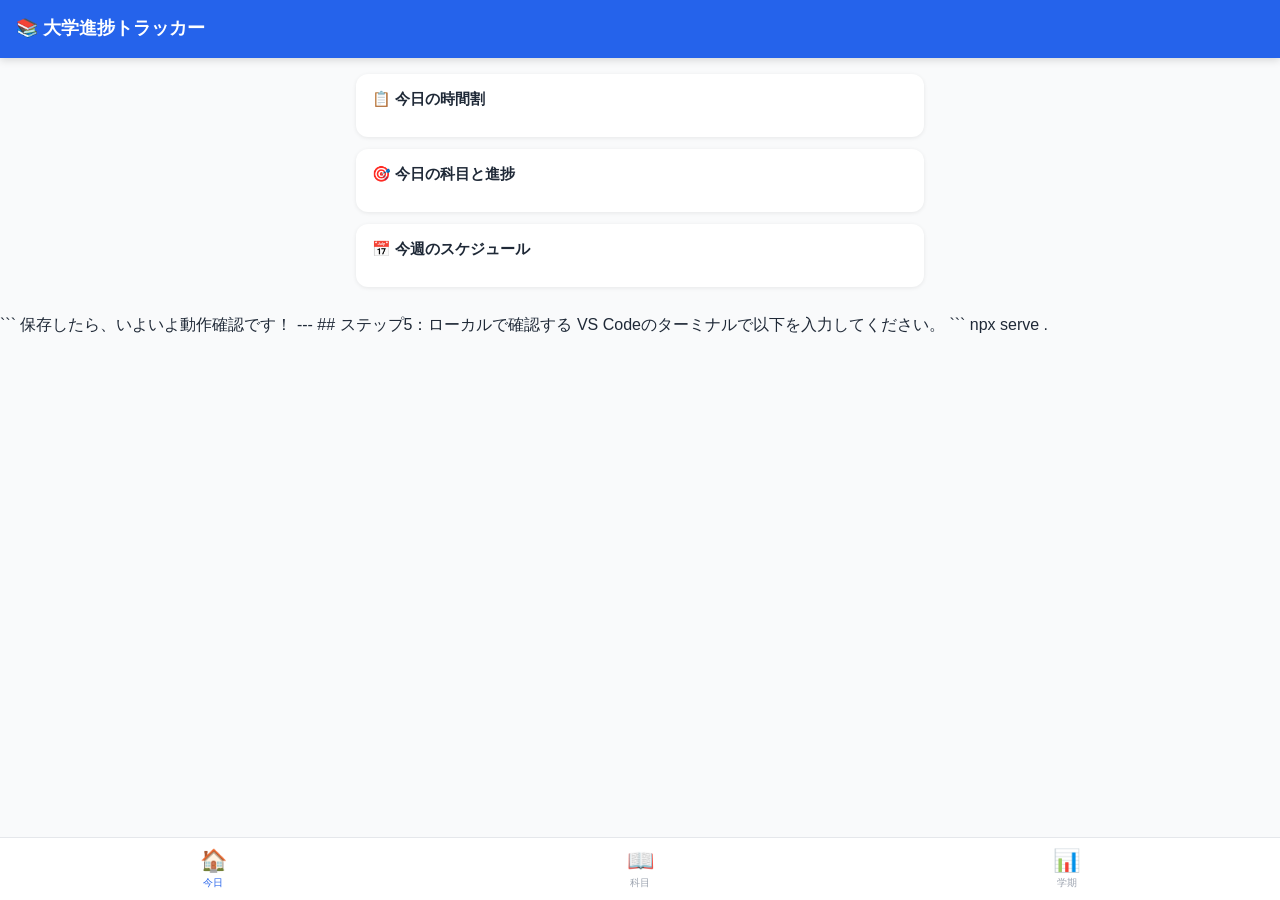
==== index.html @ 4e088a11 "first commit" ====
<!DOCTYPE html>
<html lang="ja">
<head>
  <meta charset="UTF-8">
  <meta name="viewport" content="width=device-width, initial-scale=1.0">
  <meta name="apple-mobile-web-app-capable" content="yes">
  <meta name="apple-mobile-web-app-status-bar-style" content="default">
  <meta name="apple-mobile-web-app-title" content="進捗トラッカー">
  <title>大学進捗トラッカー</title>
  <link rel="manifest" href="./manifest.json">
  <link rel="stylesheet" href="./style.css">
</head>
<body>

  <!-- ヘッダー -->
  <header class="header">
    <h1>📚 大学進捗トラッカー</h1>
    <div class="date" id="header-date"></div>
  </header>

  <!-- メインコンテンツ -->
  <main class="main">

    <!-- 今日ページ -->
    <div class="page active" id="page-today">
      <div id="today-alerts"></div>

      <div class="card">
        <div class="card-title">📋 今日の時間割</div>
        <div id="today-timetable"></div>
      </div>

      <div class="card">
        <div class="card-title">🎯 今日の科目と進捗</div>
        <div id="today-subjects"></div>
      </div>

      <div class="card">
        <div class="card-title">📅 今週のスケジュール</div>
        <div class="week-grid" id="week-grid"></div>
      </div>
    </div>

    <!-- 科目ページ -->
    <div class="page" id="page-subjects">
      <div class="card">
        <div class="card-title">📖 科目一覧・コマ記録</div>
        <div style="font-size:12px;color:#6b7280;margin-bottom:8px;">
          ボタンをタップしてコマの完了を記録できます。<br>
          🟡枠＝今日の目標コマ数
        </div>
      </div>
      <div id="subjects-list"></div>
    </div>

    <!-- 学期ページ -->
    <div class="page" id="page-semester">
      <div id="semester-content"></div>
    </div>

  </main>

  <!-- ナビゲーション -->
  <nav class="nav">
    <button class="nav-btn active" data-page="today">
      <span class="icon">🏠</span>
      今日
    </button>
    <button class="nav-btn" data-page="subjects">
      <span class="icon">📖</span>
      科目
    </button>
    <button class="nav-btn" data-page="semester">
      <span class="icon">📊</span>
      学期
    </button>
  </nav>

  <script src="./data/schedule.js"></script>
  <script src="./app.js"></script>
</body>
</html>
```

保存したら、いよいよ動作確認です！

---

## ステップ5：ローカルで確認する

VS Codeのターミナルで以下を入力してください。
```
npx serve .
---- style.css ----
* {
  margin: 0;
  padding: 0;
  box-sizing: border-box;
}

:root {
  --primary: #2563eb;
  --primary-light: #dbeafe;
  --success: #10b981;
  --success-light: #d1fae5;
  --warning: #f59e0b;
  --warning-light: #fef3c7;
  --purple: #8b5cf6;
  --purple-light: #ede9fe;
  --danger: #ef4444;
  --gray-50: #f9fafb;
  --gray-100: #f3f4f6;
  --gray-200: #e5e7eb;
  --gray-400: #9ca3af;
  --gray-600: #4b5563;
  --gray-800: #1f2937;
  --white: #ffffff;
}

body {
  font-family: -apple-system, BlinkMacSystemFont, 'Segoe UI', sans-serif;
  background: var(--gray-50);
  color: var(--gray-800);
  min-height: 100vh;
  padding-bottom: 80px;
}

/* ヘッダー */
.header {
  background: var(--primary);
  color: white;
  padding: 16px;
  position: sticky;
  top: 0;
  z-index: 100;
  box-shadow: 0 2px 8px rgba(0,0,0,0.15);
}

.header h1 {
  font-size: 18px;
  font-weight: 700;
}

.header .date {
  font-size: 13px;
  opacity: 0.85;
  margin-top: 2px;
}

/* ナビゲーション */
.nav {
  position: fixed;
  bottom: 0;
  left: 0;
  right: 0;
  background: white;
  border-top: 1px solid var(--gray-200);
  display: flex;
  z-index: 100;
}

.nav-btn {
  flex: 1;
  padding: 10px 4px;
  border: none;
  background: none;
  cursor: pointer;
  display: flex;
  flex-direction: column;
  align-items: center;
  gap: 2px;
  font-size: 10px;
  color: var(--gray-400);
  transition: color 0.2s;
}

.nav-btn.active {
  color: var(--primary);
}

.nav-btn .icon {
  font-size: 22px;
}

/* メインコンテンツ */
.main {
  padding: 16px;
  max-width: 600px;
  margin: 0 auto;
}

.page {
  display: none;
}

.page.active {
  display: block;
}

/* カード */
.card {
  background: white;
  border-radius: 12px;
  padding: 16px;
  margin-bottom: 12px;
  box-shadow: 0 1px 4px rgba(0,0,0,0.08);
}

.card-title {
  font-size: 15px;
  font-weight: 700;
  margin-bottom: 12px;
  display: flex;
  align-items: center;
  gap: 6px;
}

/* 今日のスケジュール */
.today-subject {
  border-left: 4px solid var(--primary);
  padding: 10px 12px;
  margin-bottom: 8px;
  background: var(--gray-50);
  border-radius: 0 8px 8px 0;
}

.today-subject .subject-name {
  font-weight: 600;
  font-size: 14px;
}

.today-subject .subject-meta {
  font-size: 12px;
  color: var(--gray-600);
  margin-top: 3px;
}

.today-subject .progress-bar-wrap {
  margin-top: 8px;
  background: var(--gray-200);
  border-radius: 99px;
  height: 6px;
  overflow: hidden;
}

.today-subject .progress-bar {
  height: 100%;
  border-radius: 99px;
  background: var(--primary);
  transition: width 0.3s;
}

/* 目標コマ数バッジ */
.target-badge {
  display: inline-block;
  font-size: 11px;
  padding: 2px 8px;
  border-radius: 99px;
  font-weight: 600;
  margin-top: 4px;
}

.target-ok {
  background: var(--success-light);
  color: var(--success);
}

.target-warn {
  background: var(--warning-light);
  color: #b45309;
}

.target-danger {
  background: #fee2e2;
  color: var(--danger);
}

/* 科目カード */
.subject-card {
  border-radius: 10px;
  padding: 14px;
  margin-bottom: 10px;
  border: 1.5px solid var(--gray-200);
}

.subject-card .s-header {
  display: flex;
  justify-content: space-between;
  align-items: flex-start;
  margin-bottom: 8px;
}

.subject-card .s-name {
  font-weight: 700;
  font-size: 14px;
  flex: 1;
}

.subject-card .s-badge {
  font-size: 11px;
  padding: 2px 8px;
  border-radius: 99px;
  font-weight: 600;
  white-space: nowrap;
  margin-left: 8px;
}

.subject-card .s-stats {
  font-size: 12px;
  color: var(--gray-600);
  margin-bottom: 8px;
}

.subject-card .progress-bar-wrap {
  background: var(--gray-200);
  border-radius: 99px;
  height: 8px;
  overflow: hidden;
  margin-bottom: 8px;
}

.subject-card .progress-bar {
  height: 100%;
  border-radius: 99px;
  transition: width 0.3s;
}

/* コマ記録ボタン */
.lesson-grid {
  display: grid;
  grid-template-columns: repeat(8, 1fr);
  gap: 4px;
  margin-top: 8px;
}

.lesson-btn {
  aspect-ratio: 1;
  border: none;
  border-radius: 6px;
  font-size: 11px;
  font-weight: 600;
  cursor: pointer;
  background: var(--gray-100);
  color: var(--gray-400);
  transition: all 0.15s;
}

.lesson-btn.done {
  background: var(--success);
  color: white;
}

.lesson-btn.today-target {
  border: 2px solid var(--warning);
}

/* 週間スケジュール */
.week-grid {
  display: grid;
  grid-template-columns: repeat(7, 1fr);
  gap: 4px;
  text-align: center;
}

.week-day {
  padding: 8px 4px;
  border-radius: 8px;
  font-size: 11px;
}

.week-day.today {
  background: var(--primary);
  color: white;
}

.week-day.rest {
  background: var(--gray-100);
  color: var(--gray-400);
}

.week-day-label {
  font-weight: 700;
  margin-bottom: 4px;
}

.week-day-subject {
  font-size: 10px;
  margin-top: 2px;
  padding: 2px;
  border-radius: 4px;
  background: rgba(0,0,0,0.06);
}

/* セクションタイトル */
.section-title {
  font-size: 13px;
  font-weight: 700;
  color: var(--gray-600);
  margin: 16px 0 8px;
  text-transform: uppercase;
  letter-spacing: 0.5px;
}

/* アラート */
.alert {
  padding: 10px 14px;
  border-radius: 8px;
  font-size: 13px;
  margin-bottom: 8px;
  display: flex;
  align-items: center;
  gap: 8px;
}

.alert-warn {
  background: var(--warning-light);
  color: #92400e;
}

.alert-danger {
  background: #fee2e2;
  color: #991b1b;
}
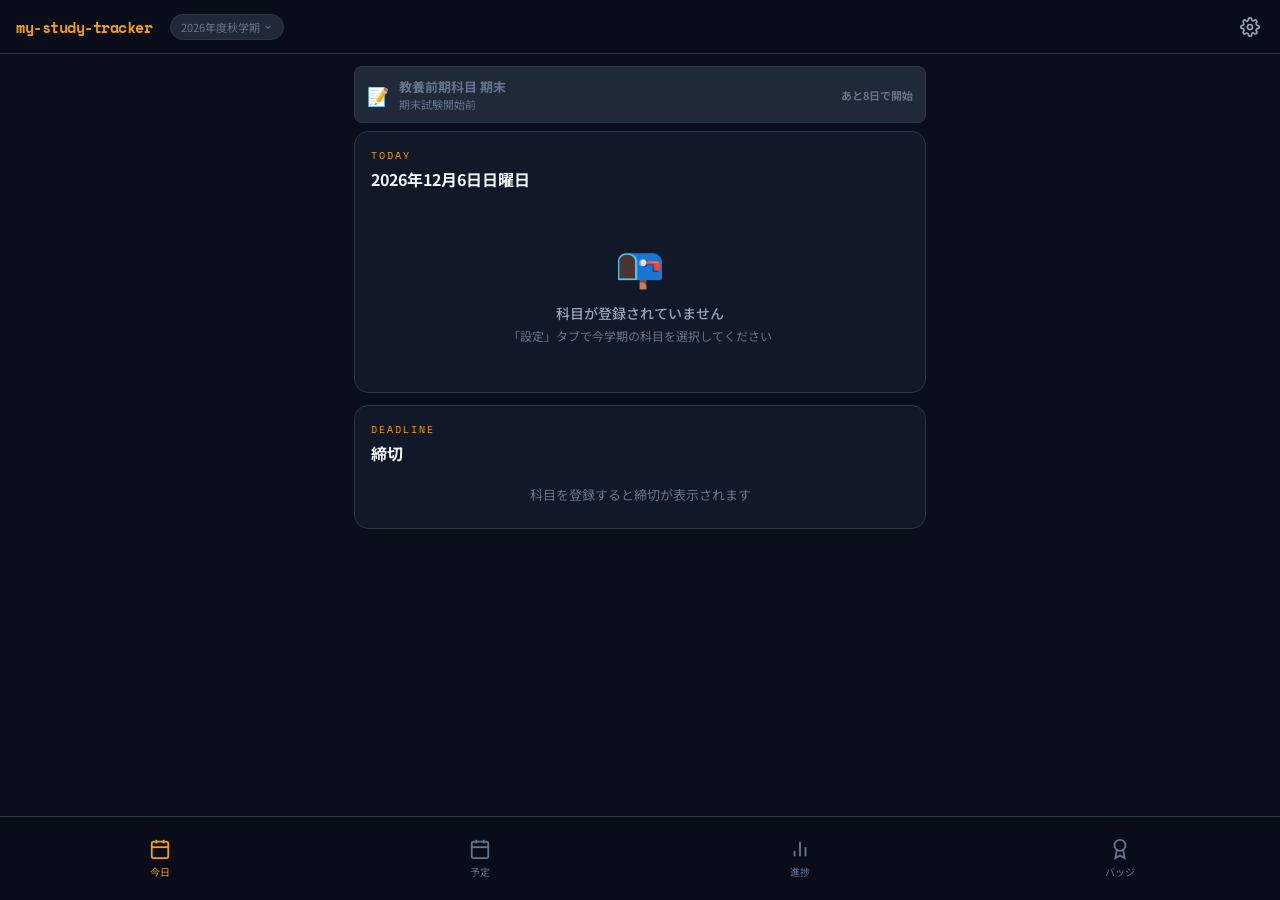
==== commit 69330da7: "Add files via upload" ====
--- a/index.html
+++ b/index.html
@@ -1,93 +1,174 @@
-<!DOCTYPE html>
-<html lang="ja">
-<head>
-  <meta charset="UTF-8">
-  <meta name="viewport" content="width=device-width, initial-scale=1.0">
-  <meta name="apple-mobile-web-app-capable" content="yes">
-  <meta name="apple-mobile-web-app-status-bar-style" content="default">
-  <meta name="apple-mobile-web-app-title" content="進捗トラッカー">
-  <title>大学進捗トラッカー</title>
-  <link rel="manifest" href="./manifest.json">
-  <link rel="stylesheet" href="./style.css">
-</head>
-<body>
-
-  <!-- ヘッダー -->
-  <header class="header">
-    <h1>📚 大学進捗トラッカー</h1>
-    <div class="date" id="header-date"></div>
-  </header>
-
-  <!-- メインコンテンツ -->
-  <main class="main">
-
-    <!-- 今日ページ -->
-    <div class="page active" id="page-today">
-      <div id="today-alerts"></div>
-
-      <div class="card">
-        <div class="card-title">📋 今日の時間割</div>
-        <div id="today-timetable"></div>
-      </div>
-
-      <div class="card">
-        <div class="card-title">🎯 今日の科目と進捗</div>
-        <div id="today-subjects"></div>
-      </div>
-
-      <div class="card">
-        <div class="card-title">📅 今週のスケジュール</div>
-        <div class="week-grid" id="week-grid"></div>
-      </div>
-    </div>
-
-    <!-- 科目ページ -->
-    <div class="page" id="page-subjects">
-      <div class="card">
-        <div class="card-title">📖 科目一覧・コマ記録</div>
-        <div style="font-size:12px;color:#6b7280;margin-bottom:8px;">
-          ボタンをタップしてコマの完了を記録できます。<br>
-          🟡枠＝今日の目標コマ数
-        </div>
-      </div>
-      <div id="subjects-list"></div>
-    </div>
-
-    <!-- 学期ページ -->
-    <div class="page" id="page-semester">
-      <div id="semester-content"></div>
-    </div>
-
-  </main>
-
-  <!-- ナビゲーション -->
-  <nav class="nav">
-    <button class="nav-btn active" data-page="today">
-      <span class="icon">🏠</span>
-      今日
-    </button>
-    <button class="nav-btn" data-page="subjects">
-      <span class="icon">📖</span>
-      科目
-    </button>
-    <button class="nav-btn" data-page="semester">
-      <span class="icon">📊</span>
-      学期
-    </button>
-  </nav>
-
-  <script src="./data/schedule.js"></script>
-  <script src="./app.js"></script>
-</body>
-</html>
-```
-
-保存したら、いよいよ動作確認です！
-
----
-
-## ステップ5：ローカルで確認する
-
-VS Codeのターミナルで以下を入力してください。
-```
-npx serve .+<!DOCTYPE html>
+<html lang="ja">
+<head>
+  <meta charset="UTF-8">
+  <meta name="viewport" content="width=device-width, initial-scale=1.0, viewport-fit=cover">
+  <meta name="theme-color" content="#0a0e1a">
+  <meta name="description" content="履修科目、受講進捗、締切をまとめて管理する学習トラッカー">
+  <meta name="apple-mobile-web-app-capable" content="yes">
+  <meta name="apple-mobile-web-app-status-bar-style" content="black-translucent">
+  <meta name="apple-mobile-web-app-title" content="my-study-tracker">
+  <title>my-study-tracker</title>
+  <link rel="manifest" href="./manifest.json">
+  <link rel="icon" href="./icon.svg" type="image/svg+xml">
+  <link rel="apple-touch-icon" sizes="180x180" href="./icon-180.png">
+  <link rel="preconnect" href="https://fonts.googleapis.com">
+  <link rel="preconnect" href="https://fonts.gstatic.com" crossorigin>
+  <link href="https://fonts.googleapis.com/css2?family=Noto+Sans+JP:wght@400;500;700&family=Space+Mono:wght@400;700&display=swap" rel="stylesheet">
+  <link rel="stylesheet" href="./style.css">
+</head>
+<body>
+
+  <header class="header">
+    <div class="header-inner">
+      <div class="header-left">
+        <span class="header-logo">my-study-tracker</span>
+        <button class="header-sem-trigger" id="header-sem-trigger" aria-label="学期切り替え">
+          <span id="header-semester">読み込み中...</span>
+          <svg viewBox="0 0 24 24" fill="none" stroke="currentColor" stroke-width="2.5" width="10" height="10" style="margin-left:3px;flex-shrink:0"><polyline points="6 9 12 15 18 9"/></svg>
+        </button>
+      </div>
+      <div class="header-right">
+        <button class="header-settings-btn" id="header-settings-btn" aria-label="設定">
+          <svg viewBox="0 0 24 24" fill="none" stroke="currentColor" stroke-width="2" width="20" height="20"><circle cx="12" cy="12" r="3"/><path d="M19.4 15a1.65 1.65 0 00.33 1.82l.06.06a2 2 0 010 2.83 2 2 0 01-2.83 0l-.06-.06a1.65 1.65 0 00-1.82-.33 1.65 1.65 0 00-1 1.51V21a2 2 0 01-4 0v-.09A1.65 1.65 0 009 19.4a1.65 1.65 0 00-1.82.33l-.06.06a2 2 0 01-2.83-2.83l.06-.06A1.65 1.65 0 004.68 15a1.65 1.65 0 00-1.51-1H3a2 2 0 010-4h.09A1.65 1.65 0 004.6 9a1.65 1.65 0 00-.33-1.82l-.06-.06a2 2 0 012.83-2.83l.06.06A1.65 1.65 0 009 4.68a1.65 1.65 0 001-1.51V3a2 2 0 014 0v.09a1.65 1.65 0 001 1.51 1.65 1.65 0 001.82-.33l.06-.06a2 2 0 012.83 2.83l-.06.06A1.65 1.65 0 0019.4 9a1.65 1.65 0 001.51 1H21a2 2 0 010 4h-.09a1.65 1.65 0 00-1.51 1z"/></svg>
+        </button>
+      </div>
+    </div>
+  </header>
+
+  <!-- 学期ドロワー -->
+  <div id="sem-overlay" style="display:none;position:fixed;inset:0;z-index:290" onclick="closeSemDrawer()"></div>
+  <div id="sem-drawer" style="display:none;position:fixed;z-index:300;background:var(--bg2);border:1px solid var(--border);border-radius:10px;padding:8px;min-width:190px;box-shadow:0 8px 32px rgba(0,0,0,0.5)">
+    <div id="sem-drawer-list"></div>
+  </div>
+
+  <main class="main">
+
+    <!-- ===== 今日タブ ===== -->
+    <div class="page active" id="page-today">
+      <div id="today-exam-alerts"></div>
+      <div id="today-alerts"></div>
+
+      <div class="card">
+        <div class="card-label">TODAY</div>
+        <div class="card-title" id="today-date"></div>
+        <div id="today-timetable"></div>
+      </div>
+
+      <div class="card">
+        <div class="card-label">DEADLINE</div>
+        <div class="card-title">締切</div>
+        <div id="today-upcoming"></div>
+      </div>
+    </div>
+
+    <!-- ===== 進捗タブ ===== -->
+    <div class="page" id="page-progress">
+      <div class="card">
+        <div class="card-label">SEMESTER</div>
+        <div class="card-title">学期別進捗</div>
+        <div id="semester-progress-selector" class="filter-row"></div>
+      </div>
+      <div id="progress-subject-list"></div>
+    </div>
+
+    <!-- ===== バッジタブ ===== -->
+    <div class="page" id="page-badges">
+      <div class="card">
+        <div class="card-label">BADGES</div>
+        <div class="card-title">オープンバッジ</div>
+        <div id="badge-summary"></div>
+      </div>
+      <div id="badge-list-container"></div>
+    </div>
+
+    <!-- ===== 予定タブ（月カレンダー） ===== -->
+    <div class="page" id="page-schedule">
+      <div class="card">
+        <div class="card-label">SCHEDULE</div>
+        <div style="display:flex;align-items:center;justify-content:space-between;margin-bottom:12px">
+          <div class="card-title" style="margin-bottom:0">スケジュール</div>
+          <div style="display:flex;align-items:center;gap:8px">
+            <button type="button" aria-label="前の月" onclick="scheduleMonthOffset--;renderSchedulePage()" style="background:var(--bg3);border:1px solid var(--border);color:var(--text2);padding:4px 12px;border-radius:6px;cursor:pointer;font-size:16px">‹</button>
+            <span id="schedule-month-label" style="font-size:14px;font-weight:700;min-width:80px;text-align:center"></span>
+            <button type="button" aria-label="次の月" onclick="scheduleMonthOffset++;renderSchedulePage()" style="background:var(--bg3);border:1px solid var(--border);color:var(--text2);padding:4px 12px;border-radius:6px;cursor:pointer;font-size:16px">›</button>
+          </div>
+        </div>
+        <div id="schedule-month"></div>
+      </div>
+    </div>
+
+    <!-- ===== 設定タブ ===== -->
+    <div class="page" id="page-settings">
+      <div class="semester-tabs" id="semester-tabs"></div>
+      <div class="card" id="graduation-checker">
+        <div class="card-label">GRADUATION</div>
+        <div class="card-title">卒業単位チェッカー</div>
+        <div id="graduation-content"></div>
+      </div>
+      <div class="card" id="subject-selection-area">
+        <div class="card-label">ENROLLMENT</div>
+        <div class="card-title">履修科目を選択</div>
+        <div id="subject-filters" class="filter-row"></div>
+        <div id="subject-list"></div>
+      </div>
+      <div class="card" id="open-date-card">
+        <div class="card-label">SCHEDULE</div>
+        <div class="card-title">科目開講日一覧</div>
+        <div id="open-date-list"></div>
+      </div>
+      <div class="card" id="enrolled-summary">
+        <div class="card-label">SELECTED</div>
+        <div class="card-title">選択中の科目</div>
+        <div id="enrolled-list"></div>
+        <div id="enrolled-stats" class="enrolled-stats"></div>
+      </div>
+      <div class="card" id="data-transfer-card">
+        <div class="card-label">DATA</div>
+        <div class="card-title">データの引き継ぎ</div>
+        <p class="data-transfer-description">履修科目・学習進捗・選択中の学期を、バックアップファイルで別端末や更新版へ移せます。</p>
+        <div class="data-transfer-actions">
+          <button type="button" class="data-transfer-btn primary" id="data-export-btn">バックアップを保存</button>
+          <button type="button" class="data-transfer-btn" id="data-import-btn">バックアップを復元</button>
+          <input type="file" id="data-import-input" accept="application/json,.json" hidden>
+        </div>
+        <div class="data-transfer-note">復元すると、現在この端末にある履修・進捗データがバックアップの内容に置き換わります。</div>
+        <div id="data-transfer-status" class="data-transfer-status" role="status" aria-live="polite"></div>
+      </div>
+    </div>
+
+  </main>
+
+  <nav class="nav">
+    <button class="nav-btn active" data-page="today">
+      <svg viewBox="0 0 24 24" fill="none" stroke="currentColor" stroke-width="2"><rect x="3" y="4" width="18" height="18" rx="2"/><line x1="16" y1="2" x2="16" y2="6"/><line x1="8" y1="2" x2="8" y2="6"/><line x1="3" y1="10" x2="21" y2="10"/></svg>
+      今日
+    </button>
+    <button class="nav-btn" data-page="schedule">
+      <svg viewBox="0 0 24 24" fill="none" stroke="currentColor" stroke-width="2"><rect x="3" y="4" width="18" height="18" rx="2"/><line x1="3" y1="10" x2="21" y2="10"/><line x1="8" y1="2" x2="8" y2="6"/><line x1="16" y1="2" x2="16" y2="6"/></svg>
+      予定
+    </button>
+    <button class="nav-btn" data-page="progress">
+      <svg viewBox="0 0 24 24" fill="none" stroke="currentColor" stroke-width="2"><line x1="18" y1="20" x2="18" y2="10"/><line x1="12" y1="20" x2="12" y2="4"/><line x1="6" y1="20" x2="6" y2="14"/></svg>
+      進捗
+    </button>
+    <button class="nav-btn" data-page="badges">
+      <svg viewBox="0 0 24 24" fill="none" stroke="currentColor" stroke-width="2"><circle cx="12" cy="8" r="6"/><path d="M15.477 12.89L17 22l-5-3-5 3 1.523-9.11"/></svg>
+      バッジ
+    </button>
+  </nav>
+
+  <script src="./data.js"></script>
+  <script src="./attendance.js"></script>
+  <script src="./render-today.js"></script>
+  <script src="./render-today-timetable.js"></script>
+  <script src="./render-today-cards.js"></script>
+  <script src="./render-settings.js"></script>
+  <script src="./render-schedule.js"></script>
+  <script src="./render-badges.js"></script>
+  <script src="./render-progress.js"></script>
+  <script src="./render-deadlines.js"></script>
+  <script src="./data-transfer.js"></script>
+  <script src="./app.js"></script>
+</body>
+</html>
--- a/style.css
+++ b/style.css
@@ -1,329 +1,705 @@
-* {
-  margin: 0;
-  padding: 0;
-  box-sizing: border-box;
-}
-
-:root {
-  --primary: #2563eb;
-  --primary-light: #dbeafe;
-  --success: #10b981;
-  --success-light: #d1fae5;
-  --warning: #f59e0b;
-  --warning-light: #fef3c7;
-  --purple: #8b5cf6;
-  --purple-light: #ede9fe;
-  --danger: #ef4444;
-  --gray-50: #f9fafb;
-  --gray-100: #f3f4f6;
-  --gray-200: #e5e7eb;
-  --gray-400: #9ca3af;
-  --gray-600: #4b5563;
-  --gray-800: #1f2937;
-  --white: #ffffff;
-}
-
-body {
-  font-family: -apple-system, BlinkMacSystemFont, 'Segoe UI', sans-serif;
-  background: var(--gray-50);
-  color: var(--gray-800);
-  min-height: 100vh;
-  padding-bottom: 80px;
-}
-
-/* ヘッダー */
-.header {
-  background: var(--primary);
-  color: white;
-  padding: 16px;
-  position: sticky;
-  top: 0;
-  z-index: 100;
-  box-shadow: 0 2px 8px rgba(0,0,0,0.15);
-}
-
-.header h1 {
-  font-size: 18px;
-  font-weight: 700;
-}
-
-.header .date {
-  font-size: 13px;
-  opacity: 0.85;
-  margin-top: 2px;
-}
-
-/* ナビゲーション */
-.nav {
-  position: fixed;
-  bottom: 0;
-  left: 0;
-  right: 0;
-  background: white;
-  border-top: 1px solid var(--gray-200);
-  display: flex;
-  z-index: 100;
-}
-
-.nav-btn {
-  flex: 1;
-  padding: 10px 4px;
-  border: none;
-  background: none;
-  cursor: pointer;
-  display: flex;
-  flex-direction: column;
-  align-items: center;
-  gap: 2px;
-  font-size: 10px;
-  color: var(--gray-400);
-  transition: color 0.2s;
-}
-
-.nav-btn.active {
-  color: var(--primary);
-}
-
-.nav-btn .icon {
-  font-size: 22px;
-}
-
-/* メインコンテンツ */
-.main {
-  padding: 16px;
-  max-width: 600px;
-  margin: 0 auto;
-}
-
-.page {
-  display: none;
-}
-
-.page.active {
-  display: block;
-}
-
-/* カード */
-.card {
-  background: white;
-  border-radius: 12px;
-  padding: 16px;
-  margin-bottom: 12px;
-  box-shadow: 0 1px 4px rgba(0,0,0,0.08);
-}
-
-.card-title {
-  font-size: 15px;
-  font-weight: 700;
-  margin-bottom: 12px;
-  display: flex;
-  align-items: center;
-  gap: 6px;
-}
-
-/* 今日のスケジュール */
-.today-subject {
-  border-left: 4px solid var(--primary);
-  padding: 10px 12px;
-  margin-bottom: 8px;
-  background: var(--gray-50);
-  border-radius: 0 8px 8px 0;
-}
-
-.today-subject .subject-name {
-  font-weight: 600;
-  font-size: 14px;
-}
-
-.today-subject .subject-meta {
-  font-size: 12px;
-  color: var(--gray-600);
-  margin-top: 3px;
-}
-
-.today-subject .progress-bar-wrap {
-  margin-top: 8px;
-  background: var(--gray-200);
-  border-radius: 99px;
-  height: 6px;
-  overflow: hidden;
-}
-
-.today-subject .progress-bar {
-  height: 100%;
-  border-radius: 99px;
-  background: var(--primary);
-  transition: width 0.3s;
-}
-
-/* 目標コマ数バッジ */
-.target-badge {
-  display: inline-block;
-  font-size: 11px;
-  padding: 2px 8px;
-  border-radius: 99px;
-  font-weight: 600;
-  margin-top: 4px;
-}
-
-.target-ok {
-  background: var(--success-light);
-  color: var(--success);
-}
-
-.target-warn {
-  background: var(--warning-light);
-  color: #b45309;
-}
-
-.target-danger {
-  background: #fee2e2;
-  color: var(--danger);
-}
-
-/* 科目カード */
-.subject-card {
-  border-radius: 10px;
-  padding: 14px;
-  margin-bottom: 10px;
-  border: 1.5px solid var(--gray-200);
-}
-
-.subject-card .s-header {
-  display: flex;
-  justify-content: space-between;
-  align-items: flex-start;
-  margin-bottom: 8px;
-}
-
-.subject-card .s-name {
-  font-weight: 700;
-  font-size: 14px;
-  flex: 1;
-}
-
-.subject-card .s-badge {
-  font-size: 11px;
-  padding: 2px 8px;
-  border-radius: 99px;
-  font-weight: 600;
-  white-space: nowrap;
-  margin-left: 8px;
-}
-
-.subject-card .s-stats {
-  font-size: 12px;
-  color: var(--gray-600);
-  margin-bottom: 8px;
-}
-
-.subject-card .progress-bar-wrap {
-  background: var(--gray-200);
-  border-radius: 99px;
-  height: 8px;
-  overflow: hidden;
-  margin-bottom: 8px;
-}
-
-.subject-card .progress-bar {
-  height: 100%;
-  border-radius: 99px;
-  transition: width 0.3s;
-}
-
-/* コマ記録ボタン */
-.lesson-grid {
-  display: grid;
-  grid-template-columns: repeat(8, 1fr);
-  gap: 4px;
-  margin-top: 8px;
-}
-
-.lesson-btn {
-  aspect-ratio: 1;
-  border: none;
-  border-radius: 6px;
-  font-size: 11px;
-  font-weight: 600;
-  cursor: pointer;
-  background: var(--gray-100);
-  color: var(--gray-400);
-  transition: all 0.15s;
-}
-
-.lesson-btn.done {
-  background: var(--success);
-  color: white;
-}
-
-.lesson-btn.today-target {
-  border: 2px solid var(--warning);
-}
-
-/* 週間スケジュール */
-.week-grid {
-  display: grid;
-  grid-template-columns: repeat(7, 1fr);
-  gap: 4px;
-  text-align: center;
-}
-
-.week-day {
-  padding: 8px 4px;
-  border-radius: 8px;
-  font-size: 11px;
-}
-
-.week-day.today {
-  background: var(--primary);
-  color: white;
-}
-
-.week-day.rest {
-  background: var(--gray-100);
-  color: var(--gray-400);
-}
-
-.week-day-label {
-  font-weight: 700;
-  margin-bottom: 4px;
-}
-
-.week-day-subject {
-  font-size: 10px;
-  margin-top: 2px;
-  padding: 2px;
-  border-radius: 4px;
-  background: rgba(0,0,0,0.06);
-}
-
-/* セクションタイトル */
-.section-title {
-  font-size: 13px;
-  font-weight: 700;
-  color: var(--gray-600);
-  margin: 16px 0 8px;
-  text-transform: uppercase;
-  letter-spacing: 0.5px;
-}
-
-/* アラート */
-.alert {
-  padding: 10px 14px;
-  border-radius: 8px;
-  font-size: 13px;
-  margin-bottom: 8px;
-  display: flex;
-  align-items: center;
-  gap: 8px;
-}
-
-.alert-warn {
-  background: var(--warning-light);
-  color: #92400e;
-}
-
-.alert-danger {
-  background: #fee2e2;
-  color: #991b1b;
-}+/* ============================================================
+   my-study-tracker - Style
+   ============================================================ */
+*, *::before, *::after { margin: 0; padding: 0; box-sizing: border-box; }
+
+:root {
+  --bg: #0a0e1a;
+  --bg2: #111827;
+  --bg3: #1f2937;
+  --border: #2d3748;
+  --text: #f1f5f9;
+  --text2: #94a3b8;
+  --text3: #64748b;
+  --amber: #f59e0b;
+  --amber2: #d97706;
+  --amber-dim: rgba(245,158,11,0.12);
+  --green: #10b981;
+  --green-dim: rgba(16,185,129,0.12);
+  --purple: #8b5cf6;
+  --purple-dim: rgba(139,92,246,0.12);
+  --red: #ef4444;
+  --red-dim: rgba(239,68,68,0.1);
+  --blue: #3b82f6;
+  --radius: 14px;
+  --radius-sm: 8px;
+  --nav-h: 84px;
+  --header-h: 54px;
+}
+
+html { background: var(--bg); color-scheme: dark; }
+
+body {
+  font-family: 'Noto Sans JP', sans-serif;
+  background: var(--bg);
+  color: var(--text);
+  min-height: 100vh;
+  min-height: 100dvh;
+  padding-bottom: calc(var(--nav-h) + env(safe-area-inset-bottom));
+  padding-top: calc(var(--header-h) + env(safe-area-inset-top));
+  -webkit-font-smoothing: antialiased;
+}
+
+/* ── ヘッダー ── */
+.header {
+  position: fixed;
+  top: 0; left: 0; right: 0;
+  height: calc(var(--header-h) + env(safe-area-inset-top));
+  background: rgba(10,14,26,0.92);
+  backdrop-filter: blur(12px);
+  -webkit-backdrop-filter: blur(12px);
+  border-bottom: 1px solid var(--border);
+  z-index: 200;
+  padding-top: env(safe-area-inset-top);
+}
+
+.header-inner {
+  display: flex;
+  align-items: center;
+  justify-content: space-between;
+  padding: 0 16px;
+  height: 100%;
+}
+
+.header-logo {
+  font-family: 'Space Mono', monospace;
+  font-size: 15px;
+  font-weight: 700;
+  color: var(--amber);
+  letter-spacing: -0.5px;
+  margin-right: 10px;
+}
+
+.header-semester {
+  font-size: 11px;
+  color: var(--text3);
+  background: var(--bg3);
+  padding: 3px 8px;
+  border-radius: 99px;
+  border: 1px solid var(--border);
+}
+
+.header-settings-btn {
+  background: none;
+  border: none;
+  color: var(--text2);
+  cursor: pointer;
+  padding: 4px;
+  display: flex;
+  align-items: center;
+  justify-content: center;
+  border-radius: var(--radius-sm);
+  transition: color 0.2s;
+}
+.header-settings-btn:active {
+  color: var(--amber);
+}
+
+/* ── ナビゲーション ── */
+.nav {
+  position: fixed;
+  bottom: 0; left: 0; right: 0;
+  height: var(--nav-h);
+  padding-bottom: env(safe-area-inset-bottom);
+  background: rgba(10,14,26,0.95);
+  backdrop-filter: blur(12px);
+  -webkit-backdrop-filter: blur(12px);
+  border-top: 1px solid var(--border);
+  display: flex;
+  z-index: 200;
+}
+
+.nav-btn {
+  flex: 1;
+  display: flex;
+  flex-direction: column;
+  align-items: center;
+  justify-content: center;
+  gap: 4px;
+  border: none;
+  background: none;
+  color: var(--text3);
+  font-size: 10px;
+  font-family: 'Noto Sans JP', sans-serif;
+  cursor: pointer;
+  transition: color 0.2s;
+}
+
+.nav-btn svg {
+  width: 22px;
+  height: 22px;
+  transition: stroke 0.2s;
+}
+
+.nav-btn.active {
+  color: var(--amber);
+}
+
+/* ── メインコンテンツ ── */
+.main {
+  padding: 12px 14px;
+  max-width: 600px;
+  margin: 0 auto;
+}
+
+.page { display: none; }
+.page.active { display: block; }
+
+/* ── カード ── */
+.card {
+  background: var(--bg2);
+  border: 1px solid var(--border);
+  border-radius: var(--radius);
+  padding: 16px;
+  margin-bottom: 12px;
+}
+
+.card-label {
+  font-family: 'Space Mono', monospace;
+  font-size: 10px;
+  letter-spacing: 2px;
+  color: var(--amber);
+  margin-bottom: 4px;
+}
+
+.card-title {
+  font-size: 16px;
+  font-weight: 700;
+  margin-bottom: 12px;
+}
+
+/* ── アラート ── */
+.alert {
+  padding: 10px 14px;
+  border-radius: var(--radius-sm);
+  font-size: 13px;
+  margin-bottom: 8px;
+  border-left: 3px solid;
+}
+.alert-danger { background: var(--red-dim); border-color: var(--red); color: #fca5a5; }
+.alert-warn { background: var(--amber-dim); border-color: var(--amber); color: #fcd34d; }
+
+/* ── 今日の時間割 ── */
+.timetable-section { margin-bottom: 10px; }
+.timetable-label {
+  font-size: 11px;
+  color: var(--text3);
+  margin-bottom: 6px;
+  font-weight: 500;
+  letter-spacing: 0.5px;
+}
+
+.today-subject-item {
+  display: flex;
+  align-items: flex-start;
+  gap: 10px;
+  padding: 10px 0;
+  border-bottom: 1px solid var(--border);
+}
+.today-subject-item:last-child { border-bottom: none; }
+
+.today-subject-dot {
+  width: 8px;
+  height: 8px;
+  border-radius: 50%;
+  margin-top: 5px;
+  flex-shrink: 0;
+}
+
+.today-subject-info { flex: 1; min-width: 0; }
+.today-subject-name {
+  font-size: 14px;
+  font-weight: 600;
+  white-space: nowrap;
+  overflow: hidden;
+  text-overflow: ellipsis;
+}
+.today-subject-meta { font-size: 11px; color: var(--text3); margin-top: 2px; }
+
+.today-subject-badge {
+  font-size: 11px;
+  padding: 2px 8px;
+  border-radius: 99px;
+  white-space: nowrap;
+  font-weight: 600;
+}
+.badge-ok { background: rgba(16,185,129,0.15); color: var(--green); }
+.badge-warn { background: var(--amber-dim); color: var(--amber); }
+.badge-danger { background: var(--red-dim); color: var(--red); }
+
+/* ── プログレスバー ── */
+.prog-wrap {
+  background: var(--bg3);
+  border-radius: 99px;
+  height: 6px;
+  overflow: hidden;
+  margin-top: 6px;
+}
+.prog-bar {
+  height: 100%;
+  border-radius: 99px;
+  transition: width 0.4s cubic-bezier(0.4,0,0.2,1);
+}
+
+/* ── 週間ストリップ ── */
+.week-strip {
+  display: grid;
+  grid-template-columns: repeat(7, 1fr);
+  gap: 4px;
+}
+
+.week-cell {
+  display: flex;
+  flex-direction: column;
+  align-items: center;
+  gap: 3px;
+  padding: 6px 2px;
+  border-radius: var(--radius-sm);
+  background: var(--bg3);
+  border: 1px solid var(--border);
+  font-size: 10px;
+}
+
+.week-cell.is-today {
+  background: var(--amber-dim);
+  border-color: var(--amber);
+}
+
+.week-cell.is-rest { opacity: 0.4; }
+
+.week-day-label { color: var(--text3); font-weight: 700; }
+.week-cell.is-today .week-day-label { color: var(--amber); }
+
+.week-subject-dot {
+  width: 6px;
+  height: 6px;
+  border-radius: 50%;
+}
+
+/* ── 学期タブ（ヘッダー直下に固定） ── */
+.semester-tabs {
+  position: sticky;
+  top: calc(var(--header-h) + env(safe-area-inset-top));
+  z-index: 150;
+  display: flex;
+  gap: 6px;
+  overflow-x: auto;
+  padding: 8px 14px;
+  margin: 0 -14px;
+  background: rgba(10,14,26,0.98);
+  backdrop-filter: blur(12px);
+  -webkit-backdrop-filter: blur(12px);
+  border-bottom: 1px solid var(--border);
+  -webkit-overflow-scrolling: touch;
+  scrollbar-width: none;
+}
+.semester-tabs::-webkit-scrollbar { display: none; }
+
+
+
+.sem-tab {
+  flex-shrink: 0;
+  padding: 7px 14px;
+  border-radius: 99px;
+  border: 1px solid var(--border);
+  background: var(--bg2);
+  color: var(--text3);
+  font-size: 12px;
+  cursor: pointer;
+  white-space: nowrap;
+  font-family: 'Noto Sans JP', sans-serif;
+  transition: all 0.2s;
+}
+.sem-tab.active {
+  background: var(--amber);
+  color: #000;
+  border-color: var(--amber);
+  font-weight: 700;
+}
+
+/* ── フィルターボタン ── */
+.filter-row {
+  display: flex;
+  gap: 6px;
+  margin-bottom: 12px;
+  flex-wrap: wrap;
+}
+
+.filter-btn {
+  padding: 5px 12px;
+  border-radius: 99px;
+  border: 1px solid var(--border);
+  background: var(--bg3);
+  color: var(--text3);
+  font-size: 12px;
+  cursor: pointer;
+  font-family: 'Noto Sans JP', sans-serif;
+  transition: all 0.15s;
+}
+.filter-btn.active { font-weight: 600; }
+.filter-btn.f-all.active { background: var(--bg3); color: var(--text); border-color: var(--text2); }
+.filter-btn.f-専門.active { background: var(--amber-dim); color: var(--amber); border-color: var(--amber); }
+.filter-btn.f-教養.active { background: var(--green-dim); color: var(--green); border-color: var(--green); }
+.filter-btn.f-外国語.active { background: var(--purple-dim); color: var(--purple); border-color: var(--purple); }
+
+/* ── 科目リスト（選択画面） ── */
+.subject-group-title {
+  font-size: 11px;
+  color: var(--text3);
+  letter-spacing: 1px;
+  font-weight: 700;
+  text-transform: uppercase;
+  margin: 14px 0 6px;
+  padding-bottom: 4px;
+  border-bottom: 1px solid var(--border);
+}
+
+.subject-row {
+  display: flex;
+  align-items: center;
+  gap: 10px;
+  padding: 10px 0;
+  border-bottom: 1px solid rgba(45,55,72,0.5);
+  cursor: pointer;
+  transition: background 0.15s;
+}
+.subject-row:last-child { border-bottom: none; }
+
+.subject-row-check {
+  width: 22px;
+  height: 22px;
+  border-radius: 6px;
+  border: 2px solid var(--border);
+  display: flex;
+  align-items: center;
+  justify-content: center;
+  flex-shrink: 0;
+  transition: all 0.15s;
+}
+.subject-row-check svg { display: none; }
+.subject-row.checked .subject-row-check {
+  border-color: var(--amber);
+  background: var(--amber);
+}
+.subject-row.checked .subject-row-check svg { display: block; }
+
+.subject-row-info { flex: 1; min-width: 0; }
+.subject-row-name {
+  font-size: 13px;
+  font-weight: 500;
+  white-space: nowrap;
+  overflow: hidden;
+  text-overflow: ellipsis;
+}
+.subject-row-meta { font-size: 11px; color: var(--text3); margin-top: 2px; }
+
+.subject-row-credits {
+  font-family: 'Space Mono', monospace;
+  font-size: 12px;
+  color: var(--text3);
+  flex-shrink: 0;
+}
+
+/* ── 選択済み科目サマリー ── */
+.enrolled-item {
+  display: flex;
+  align-items: center;
+  gap: 8px;
+  padding: 8px 0;
+  border-bottom: 1px solid var(--border);
+  font-size: 13px;
+}
+.enrolled-item:last-child { border-bottom: none; }
+.enrolled-dot { width: 8px; height: 8px; border-radius: 50%; flex-shrink: 0; }
+.enrolled-name { flex: 1; min-width: 0; white-space: nowrap; overflow: hidden; text-overflow: ellipsis; }
+.enrolled-credits { font-family: 'Space Mono', monospace; font-size: 11px; color: var(--text3); }
+
+.enrolled-stats {
+  display: grid;
+  grid-template-columns: repeat(3, 1fr);
+  gap: 8px;
+  margin-top: 14px;
+  padding-top: 14px;
+  border-top: 1px solid var(--border);
+}
+.stat-box {
+  background: var(--bg3);
+  border-radius: var(--radius-sm);
+  padding: 10px 8px;
+  text-align: center;
+}
+.stat-box-num {
+  font-family: 'Space Mono', monospace;
+  font-size: 20px;
+  font-weight: 700;
+}
+.stat-box-label { font-size: 10px; color: var(--text3); margin-top: 2px; }
+
+/* ── バッジ画面 ── */
+.badge-summary-grid {
+  display: grid;
+  grid-template-columns: repeat(4, 1fr);
+  gap: 8px;
+  margin-bottom: 4px;
+}
+.badge-summary-item {
+  background: var(--bg3);
+  border-radius: var(--radius-sm);
+  padding: 10px 6px;
+  text-align: center;
+}
+.badge-summary-num {
+  font-family: 'Space Mono', monospace;
+  font-size: 22px;
+  font-weight: 700;
+}
+.badge-summary-label { font-size: 10px; color: var(--text3); margin-top: 2px; }
+
+.badge-section-title {
+  font-size: 11px;
+  color: var(--text3);
+  letter-spacing: 1px;
+  font-weight: 700;
+  margin: 16px 0 8px;
+  padding-bottom: 6px;
+  border-bottom: 1px solid var(--border);
+}
+
+.badge-card {
+  background: var(--bg2);
+  border: 1px solid var(--border);
+  border-radius: var(--radius-sm);
+  padding: 12px 14px;
+  margin-bottom: 8px;
+  display: flex;
+  align-items: flex-start;
+  gap: 12px;
+}
+
+.badge-card.earned {
+  border-color: currentColor;
+}
+
+.badge-icon {
+  font-size: 28px;
+  line-height: 1;
+  flex-shrink: 0;
+}
+
+.badge-info { flex: 1; min-width: 0; }
+.badge-name { font-size: 14px; font-weight: 700; margin-bottom: 4px; }
+.badge-meta { font-size: 11px; color: var(--text3); }
+.badge-level-tag {
+  display: inline-block;
+  font-size: 10px;
+  padding: 2px 8px;
+  border-radius: 99px;
+  font-weight: 700;
+  margin-bottom: 4px;
+  font-family: 'Space Mono', monospace;
+}
+.badge-progress-text {
+  font-size: 11px;
+  margin-top: 4px;
+}
+
+/* ── 進捗画面 ── */
+.progress-subject-card {
+  background: var(--bg2);
+  border: 1px solid var(--border);
+  border-radius: var(--radius);
+  padding: 14px;
+  margin-bottom: 10px;
+}
+.ps-header {
+  display: flex;
+  align-items: flex-start;
+  justify-content: space-between;
+  margin-bottom: 8px;
+  gap: 8px;
+}
+.ps-name { font-size: 14px; font-weight: 700; flex: 1; }
+.ps-pct {
+  font-family: 'Space Mono', monospace;
+  font-size: 14px;
+  font-weight: 700;
+  flex-shrink: 0;
+}
+.ps-meta { font-size: 11px; color: var(--text3); margin-bottom: 8px; }
+
+.lesson-grid {
+  display: grid;
+  grid-template-columns: repeat(8, 1fr);
+  gap: 4px;
+  margin-top: 10px;
+}
+.lesson-btn {
+  aspect-ratio: 1;
+  min-height: 28px;
+  min-width:  28px;
+  border-radius: 5px;
+  border: none;
+  font-size: 10px;
+  font-weight: 700;
+  cursor: pointer;
+  background: var(--bg3);
+  color: var(--text3);
+  transition: all 0.15s;
+  font-family: 'Space Mono', monospace;
+  touch-action: manipulation;
+  -webkit-tap-highlight-color: transparent;
+}
+.lesson-btn.done { color: #000; }
+.lesson-btn:disabled { cursor: not-allowed; }
+.lesson-btn.today-target {
+  box-shadow: 0 0 0 2px var(--amber);
+}
+
+/* ── 空状態 ── */
+.empty-state {
+  text-align: center;
+  padding: 32px 16px;
+  color: var(--text3);
+}
+.empty-state-icon { font-size: 40px; margin-bottom: 10px; }
+.empty-state-text { font-size: 14px; font-weight: 500; margin-bottom: 4px; color: var(--text2); }
+.empty-state-sub { font-size: 12px; }
+
+/* ── スクロールバー ── */
+::-webkit-scrollbar { width: 4px; }
+::-webkit-scrollbar-track { background: transparent; }
+::-webkit-scrollbar-thumb { background: var(--border); border-radius: 99px; }
+
+/* ── 設定ページ ── */
+.settings-section-title {
+  font-size: 13px;
+  font-weight: 700;
+  color: var(--text2);
+  padding: 16px 2px 8px;
+  letter-spacing: 0.5px;
+}
+
+/* ── データの引き継ぎ ── */
+.data-transfer-description {
+  color: var(--text2);
+  font-size: 12px;
+  line-height: 1.7;
+  margin-bottom: 14px;
+}
+
+.data-transfer-actions {
+  display: grid;
+  grid-template-columns: repeat(2, minmax(0, 1fr));
+  gap: 8px;
+}
+
+.data-transfer-btn {
+  min-height: 42px;
+  padding: 10px 12px;
+  border: 1px solid var(--border);
+  border-radius: var(--radius-sm);
+  background: var(--bg3);
+  color: var(--text);
+  font-family: 'Noto Sans JP', sans-serif;
+  font-size: 12px;
+  font-weight: 700;
+  cursor: pointer;
+  touch-action: manipulation;
+  -webkit-tap-highlight-color: transparent;
+}
+
+.data-transfer-btn.primary {
+  border-color: var(--blue);
+  background: rgba(59,130,246,0.14);
+  color: #93c5fd;
+}
+
+.data-transfer-btn:active { transform: translateY(1px); }
+.data-transfer-btn:disabled { cursor: wait; opacity: 0.65; }
+
+.data-transfer-note {
+  margin-top: 10px;
+  color: var(--text3);
+  font-size: 10px;
+  line-height: 1.6;
+}
+
+.data-transfer-status {
+  display: none;
+  margin-top: 10px;
+  padding: 8px 10px;
+  border: 1px solid var(--border);
+  border-radius: 7px;
+  font-size: 11px;
+  line-height: 1.5;
+}
+
+.data-transfer-status.success {
+  display: block;
+  border-color: var(--green);
+  background: var(--green-dim);
+  color: #6ee7b7;
+}
+
+.data-transfer-status.error {
+  display: block;
+  border-color: var(--red);
+  background: var(--red-dim);
+  color: #fca5a5;
+}
+
+@media (max-width: 390px) {
+  .data-transfer-actions { grid-template-columns: 1fr; }
+}
+
+
+
+/* ── 今日タブ：科目カード ── */
+.today-subject-card { background:var(--bg2);border:1px solid var(--border);border-radius:var(--radius-sm);padding:12px 14px;margin-bottom:10px; }
+.today-subject-card:last-child { margin-bottom:0; }
+.today-goal-box { border:1px solid;border-radius:var(--radius-sm);padding:10px 14px; }
+
+/* ── ヘッダー学期ボタン ── */
+.header-inner { display:flex;align-items:center;padding:0 16px;height:100%;gap:8px; }
+.header-left  { display:flex;align-items:center;gap:8px;flex:1;min-width:0; }
+.header-right { flex-shrink:0; }
+.header-sem-trigger {
+  display:inline-flex;align-items:center;background:var(--bg3);border:1px solid var(--border);
+  color:var(--text3);font-size:11px;padding:4px 10px;border-radius:99px;cursor:pointer;
+  font-family:'Noto Sans JP',sans-serif;white-space:nowrap;max-width:170px;overflow:hidden;
+  text-overflow:ellipsis;-webkit-tap-highlight-color:transparent;transition:border-color 0.15s,color 0.15s;
+}
+.header-sem-trigger:active { border-color:var(--amber);color:var(--amber); }
+
+/* ── 時間割グリッド：はみ出し防止 ── */
+.timetable-grid-wrap {
+  overflow:hidden;width:100%;box-sizing:border-box;
+}
+.timetable-grid-wrap .tt-cell {
+  overflow:hidden;box-sizing:border-box;min-width:0;
+}
+
+/* ── タップハイライト除去 ── */
+.lesson-btn,.today-subject-card,.progress-subject-card,.week-cell {
+  -webkit-tap-highlight-color:transparent;
+}
+
+button:focus-visible,
+[role="button"]:focus-visible {
+  outline: 2px solid var(--amber);
+  outline-offset: 2px;
+}
+
+@media (prefers-reduced-motion: reduce) {
+  *, *::before, *::after {
+    scroll-behavior: auto !important;
+    transition-duration: 0.01ms !important;
+    animation-duration: 0.01ms !important;
+    animation-iteration-count: 1 !important;
+  }
+}
+
+/* ── 週ストリップパネル ── */
+#week-strip-panel {
+  border-radius:8px;padding:10px 12px;margin-top:8px;
+}
